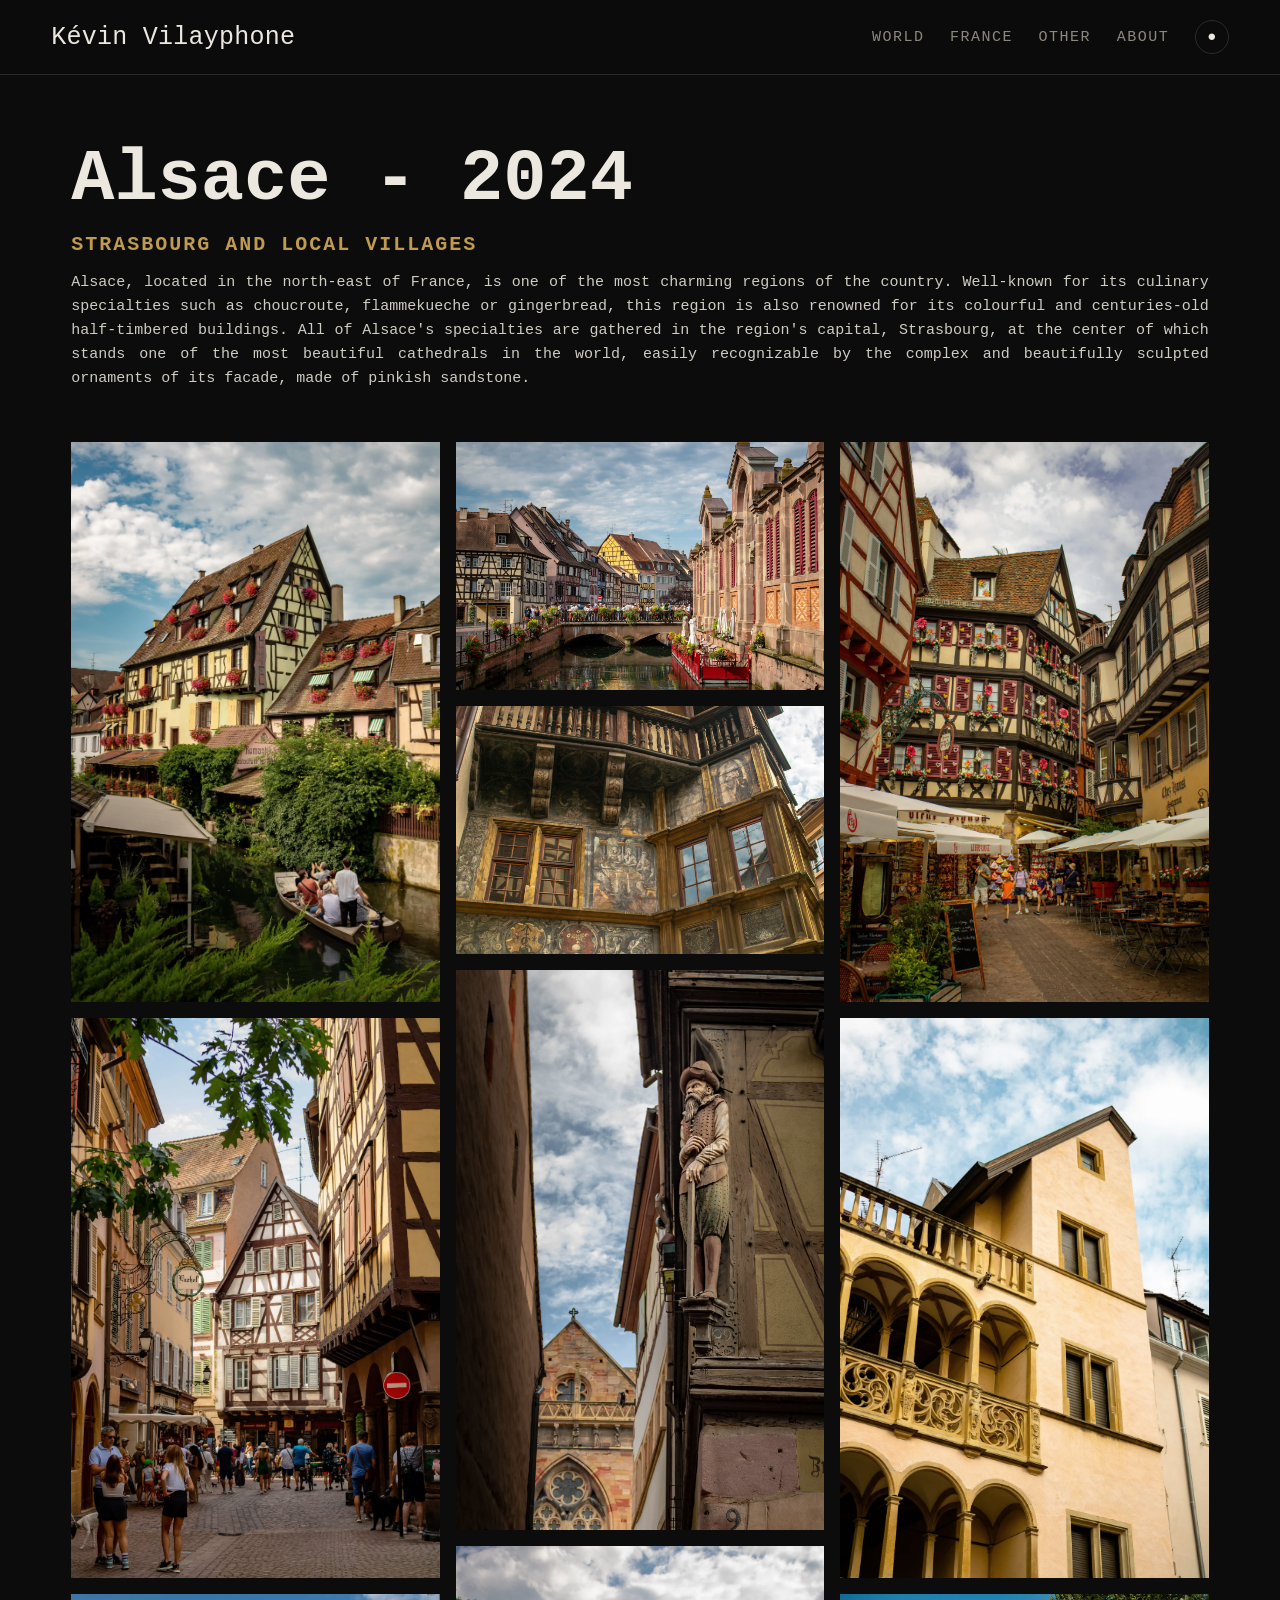
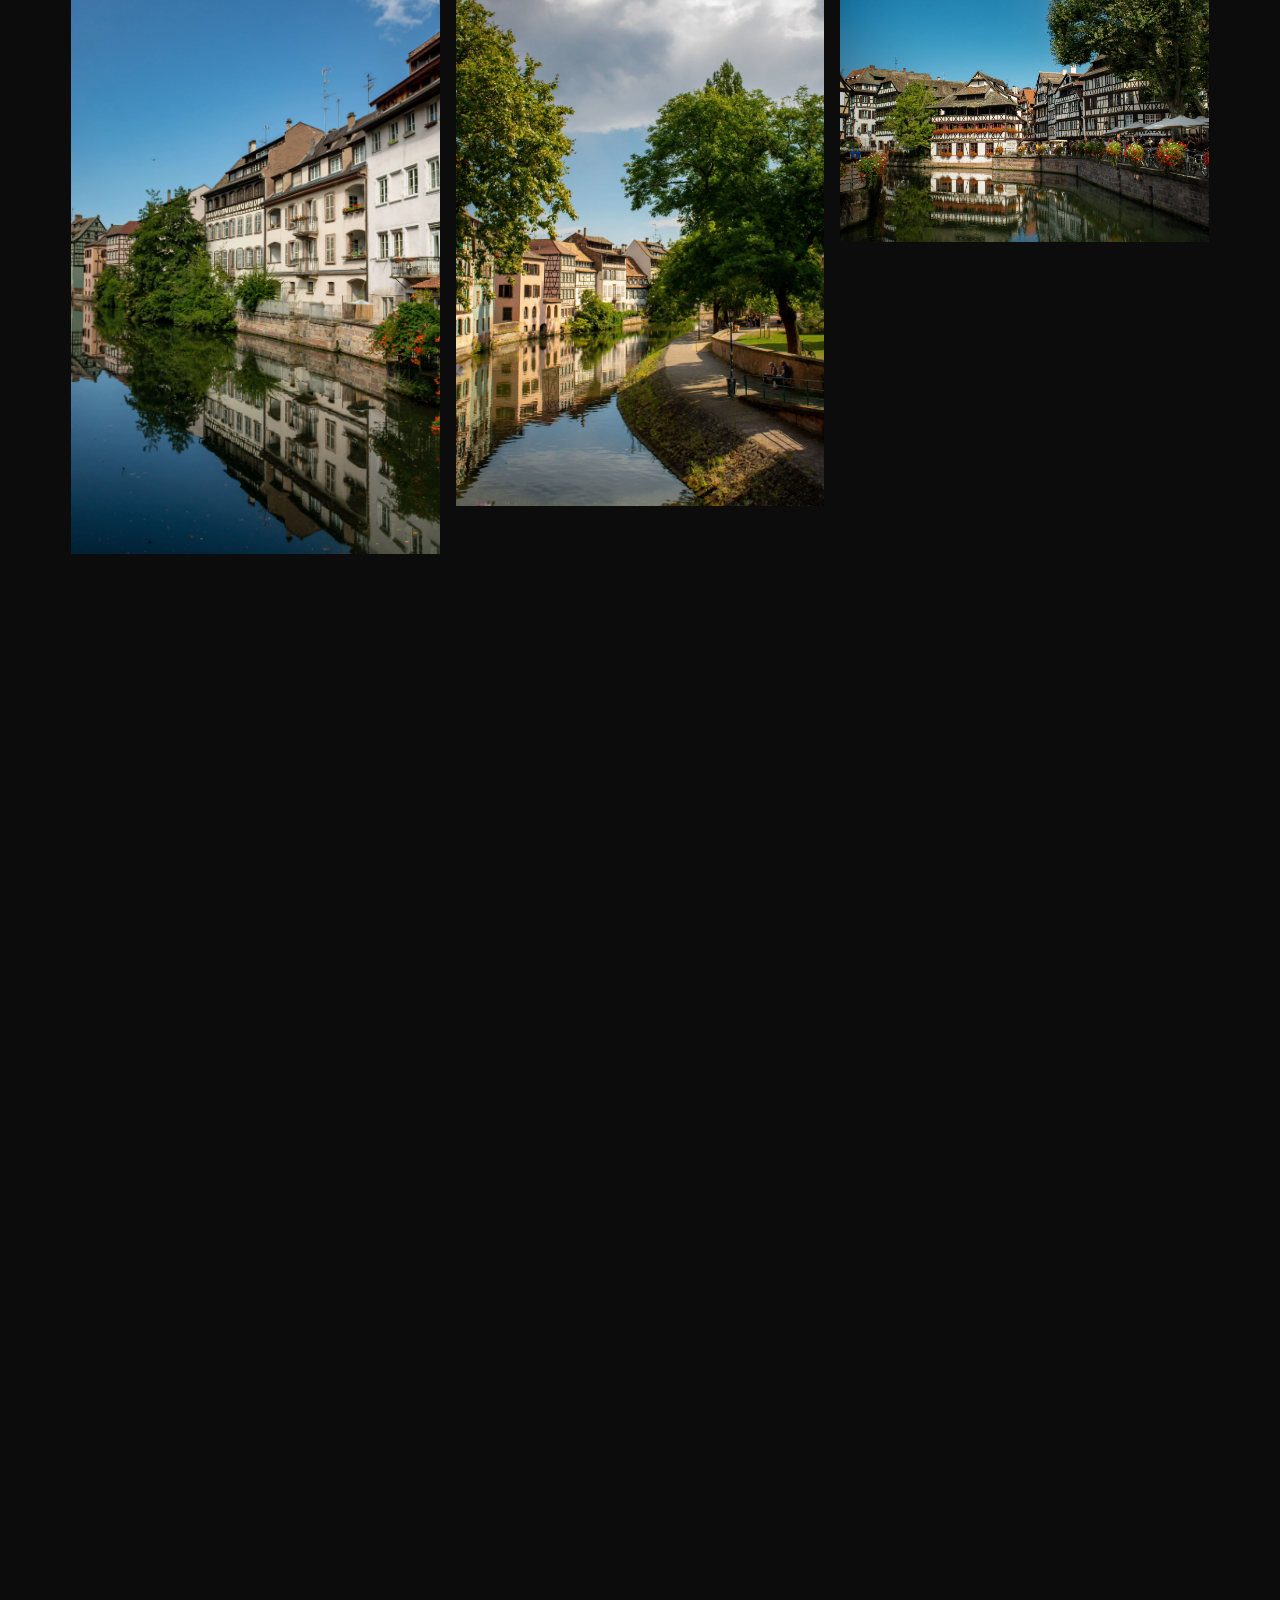
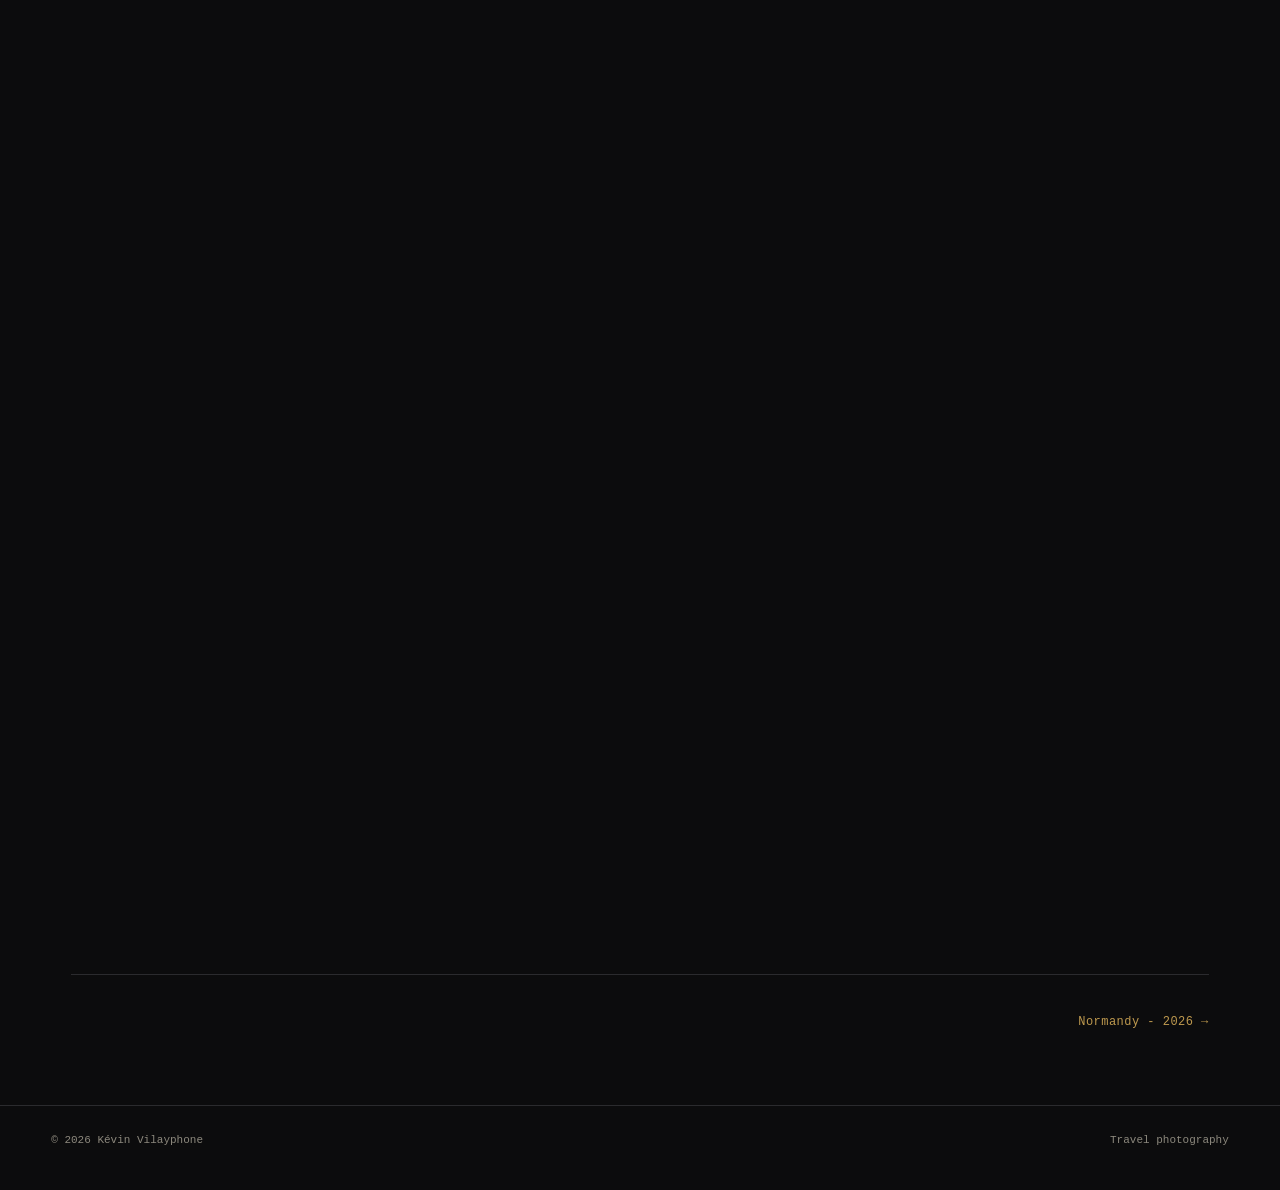
==== alsace.html @ ce4d6ad4 "Add files via upload" ====
<!DOCTYPE html>
<html lang="fr">
<head>
<script>(function(){try{var t=localStorage.getItem("kv-theme");if(t)document.documentElement.setAttribute("data-theme",t);}catch(e){}})();</script>
<meta charset="UTF-8">
<meta name="viewport" content="width=device-width, initial-scale=1.0">
<title>Alsace 2024 — Kévin Vilayphone</title>
<link rel="preconnect" href="https://fonts.googleapis.com">
<link rel="preconnect" href="https://fonts.gstatic.com" crossorigin>
<link href="https://fonts.googleapis.com/css2?family=Inter:ital,wght@0,400;0,500;0,600;1,400;1,500&family=IBM+Plex+Mono:wght@400;500&display=block" rel="stylesheet">
<link rel="stylesheet" href="style.css">
</head>
<body>
  
<header>
  <a href="index.html" class="wordmark">Kévin Vilayphone</a>
  <div class="header-right">
    <nav class="main-nav" id="mainNav">
      <a href="index.html#world" class="back-link">World</a>
      <a href="index.html#france" class="back-link">France</a>
      <a href="index.html#other" class="back-link">Other</a>
      <a href="index.html#about" class="back-link">About</a>
    </nav>
    <button class="nav-toggle" id="navToggle" aria-label="Ouvrir le menu">☰</button>
    <button class="theme-toggle" id="themeToggle" aria-label="Basculer entre fond clair et fond sombre">
      <span class="icon">●</span>
    </button>
  </div>
</header>

<main>
  <section class="trip-header">
    <h1>Alsace - 2024</h1>
    <span class="eyebrow">Strasbourg and local villages</span>
    <p>Alsace, located in the north-east of France, is one of the most charming regions of the country. Well-known for its culinary specialties such as choucroute, flammekueche or gingerbread, this region is also renowned for its colourful and centuries-old half-timbered buildings. All of Alsace's specialties are gathered in the region's capital, Strasbourg, at the center of which stands one of the most beautiful cathedrals in the world, easily recognizable by the complex and beautifully sculpted ornaments of its facade, made of pinkish sandstone.</p>
  </section>

  <div class="gallery">
    <figure class="portrait" data-series="Alsace - 2024"><img src="alsace-2024/LQ/1.webp" alt=""></figure>
    <figure class="landscape" data-series="Alsace - 2024"><img src="alsace-2024/LQ/2.webp" alt=""></figure>
    <figure class="portrait" data-series="Alsace - 2024"><img src="alsace-2024/LQ/3.webp" alt=""></figure>
    <figure class="portrait" data-series="Alsace - 2024"><img src="alsace-2024/LQ/4.webp" alt=""></figure>
    <figure class="portrait" data-series="Alsace - 2024"><img src="alsace-2024/LQ/5.webp" alt=""></figure>
    <figure class="portrait" data-series="Alsace - 2024"><img src="alsace-2024/LQ/6.webp" alt=""></figure>
    <figure class="portrait" data-series="Alsace - 2024"><img src="alsace-2024/LQ/7.webp" alt=""></figure>
    <figure class="portrait" data-series="Alsace - 2024"><img src="alsace-2024/LQ/8.webp" alt=""></figure>
    <figure class="portrait" data-series="Alsace - 2024"><img src="alsace-2024/LQ/9.webp" alt=""></figure>
    <figure class="landscape" data-series="Alsace - 2024"><img src="alsace-2024/LQ/10.webp" alt=""></figure>
    <figure class="portrait" data-series="Alsace - 2024"><img src="alsace-2024/LQ/11.webp" alt=""></figure>
    <figure class="portrait" data-series="Alsace - 2024"><img src="alsace-2024/LQ/12.webp" alt=""></figure>
    <figure class="portrait" data-series="Alsace - 2024"><img src="alsace-2024/LQ/13.webp" alt=""></figure>
    <figure class="portrait" data-series="Alsace - 2024"><img src="alsace-2024/LQ/14.webp" alt=""></figure>
    <figure class="landscape" data-series="Alsace - 2024"><img src="alsace-2024/LQ/15.webp" alt=""></figure>
    <figure class="portrait" data-series="Alsace - 2024"><img src="alsace-2024/LQ/16.webp" alt=""></figure>
    <figure class="portrait" data-series="Alsace - 2024"><img src="alsace-2024/LQ/17.webp" alt=""></figure>
    <figure class="portrait" data-series="Alsace - 2024"><img src="alsace-2024/LQ/18.webp" alt=""></figure>
    <figure class="portrait" data-series="Alsace - 2024"><img src="alsace-2024/LQ/19.webp" alt=""></figure>
    <figure class="portrait" data-series="Alsace - 2024"><img src="alsace-2024/LQ/20.webp" alt=""></figure>
  </div>

  <nav class="trip-footer-nav">
    <a href="normandie.html" style="float:right">Normandy - 2026 →</a>
  </nav>
</main>

<footer>
  <span>© 2026 Kévin Vilayphone</span>
  <span class="mono">Travel photography</span>
</footer>

<dialog id="lightbox">
  <div class="lb-inner">
    <button class="lb-close" id="lbClose" aria-label="Fermer">✕</button>
    <button class="lb-prev" id="lbPrev" aria-label="Précédent">‹</button>
    <img id="lbImg" src="" alt="">
    <button class="lb-next" id="lbNext" aria-label="Suivant">›</button>
    <div class="lb-caption"><span id="lbSeries" class="accent"></span><span class="lb-sep">·</span><span id="lbCounter" class="mono"></span></div>
  </div>
</dialog>

<script src="script.js"></script>
</body>
</html>
---- style.css ----
:root{
  --ink:#0c0c0d;
  --surface:#161618;
  --surface-2:#1e1e21;
  --text:#ece8e0;
  --muted:#8c887d;
  --accent:#bf9a4f;
  --line:#2b2b2e;
  --max:1240px;
  --header-bg:rgba(12,12,13,0.86);
  --band-bg:rgba(12,12,13,0.55);
  --plus-bg:rgba(12,12,13,0.55);
  --plus-border:rgba(236,232,224,0.25);
  --shadow:rgba(0,0,0,0.6);
  --lightbox-bg:rgba(9,9,10,0.97);
  --detail:#cfccc2;
  --card-fade:rgba(12,12,13,0.88);
  color-scheme:dark;
}

:root[data-theme="light"]{
  --ink:#f7f5f0;
  --surface:#ffffff;
  --surface-2:#f0eee7;
  --text:#181714;
  --muted:#716c62;
  --accent:#9c7a2f;
  --line:#e2ded3;
  --header-bg:rgba(247,245,240,0.86);
  --band-bg:rgba(247,245,240,0.55);
  --plus-bg:rgba(247,245,240,0.6);
  --plus-border:rgba(24,23,20,0.2);
  --shadow:rgba(0,0,0,0.18);
  --lightbox-bg:rgba(247,245,240,0.97);
  --detail:#3d3a33;
  --card-fade:rgba(10,9,7,0.82);
  color-scheme:light;
}

*{ box-sizing:border-box; }
html{ scroll-behavior:smooth; }
@media (prefers-reduced-motion: reduce){
  html{ scroll-behavior:auto; }
  *{ animation-duration:0.001ms !important; transition-duration:0.001ms !important; }
}

body{
  margin:0;
  background:var(--ink);
  color:var(--text);
  font-family:'Courier Prime', monospace;
  -webkit-font-smoothing:antialiased;
  transition:background-color .35s ease, color .35s ease;
}

a{ color:inherit; text-decoration:none; }
::selection{ background:var(--accent); color:#0c0c0d; }
:focus-visible{ outline:2px solid var(--accent); outline-offset:3px; }
.mono{ font-family:'Courier Prime', monospace; }

/* ---------- Header ---------- */
header{
  position:sticky; top:0; z-index:40;
  display:flex; align-items:center; justify-content:space-between;
  padding:20px clamp(20px,4vw,56px);
  background:var(--header-bg);
  backdrop-filter:blur(10px);
  border-bottom:1px solid var(--line);
}
.wordmark{
  font-family:'Special Elite', monospace;
  font-style:normal;
  font-size:25px;
  letter-spacing:0.01em;
}
.header-right{ display:flex; align-items:center; gap:clamp(14px,2vw,28px); position:relative; }
.main-nav{ display:flex; align-items:center; gap:clamp(14px,2vw,28px); }
.nav-toggle{
  display:none;
  align-items:center; justify-content:center;
  width:34px; height:34px;
  border:1px solid var(--line);
  border-radius:50%;
  background:none;
  color:var(--text);
  cursor:pointer;
  font-size:15px;
  line-height:1;
  padding:0;
  flex:0 0 auto;
  transition:border-color .25s ease, color .25s ease;
}
.nav-toggle:hover{ border-color:var(--accent); color:var(--accent); }
.back-link{
  font-size:15px;
  font-weight:500;
  text-transform:uppercase;
  letter-spacing:0.1em;
  color:var(--muted);
  transition:color .25s ease;
  display:flex; align-items:center; gap:8px;
}
.back-link:hover{ color:var(--accent); }

.theme-toggle{
  display:flex; align-items:center; justify-content:center;
  width:34px; height:34px;
  border:1px solid var(--line);
  border-radius:50%;
  background:none;
  color:var(--text);
  cursor:pointer;
  font-size:15px;
  line-height:1;
  padding:0;
  flex:0 0 auto;
  transition:border-color .25s ease, color .25s ease;
}
.theme-toggle:hover{ border-color:var(--accent); color:var(--accent); }
.theme-toggle span{ display:block; line-height:1; transform:translateY(-2px); }
.theme-toggle .icon{ display:block; }

main{ max-width:var(--max); margin:0 auto; padding:0 clamp(20px,4vw,56px); }

/* ---------- Homepage intro ---------- */
.intro{
  padding:40px 0 30px;
  scroll-margin-top:100px;
}
.intro .eyebrow{
  font-family:'Courier Prime', monospace;
  font-weight:500; font-size:18px; letter-spacing:0.12em; text-transform:uppercase;
  color:var(--accent); margin-bottom:16px; display:block;
}
.intro h1{
  font-family:'Special Elite', monospace;
  font-size:clamp(30px,6vw,68px);
  line-height:1.02;
  margin:0 0 16px;
}
.intro h1 em{ font-style:italic; font-weight:400; }
.intro p{ max-width:520px; color:var(--muted); font-size:16px; line-height:1.6; }

.intro2{
  padding:0px 0 30px;
  scroll-margin-top:100px;
}
.intro2 .eyebrow{
  font-family:'Courier Prime', monospace;
  font-weight:500; font-size:18px; letter-spacing:0.12em; text-transform:uppercase;
  color:var(--accent); margin-bottom:16px; display:block;
}
.intro2 h1{
  font-family:'Special Elite', monospace;
  font-size:clamp(30px,6vw,68px);
  line-height:1.02;
  margin:0 0 16px;
}
.intro2 h1 em{ font-style:italic; font-weight:400; }
.intro2 p{ max-width:520px; color:var(--muted); font-size:16px; line-height:1.6; }

.intro3{
  padding:0px 0 30px;
  scroll-margin-top:100px;
}
.intro3 .eyebrow{
  font-family:'Courier Prime', monospace;
  font-weight:500; font-size:18px; letter-spacing:0.12em; text-transform:uppercase;
  color:var(--accent); margin-bottom:16px; display:block;
}
.intro3 h1{
  font-family:'Special Elite', monospace;
  font-size:clamp(30px,6vw,68px);
  line-height:1.02;
  margin:0 0 16px;
}
.intro3 h1 em{ font-style:italic; font-weight:400; }
.intro3 p{ max-width:520px; color:var(--muted); font-size:16px; line-height:1.6; }

/* ---------- Trip mosaic (homepage) ---------- */
.trips-grid{
  display:grid;
  grid-template-columns:repeat(auto-fill, minmax(320px,1fr));
  gap:22px;
  padding-bottom:90px;
}
.trip-card{
  position:relative;
  display:block;
  height:300px;
  overflow:hidden;
  background:var(--surface);
  cursor:pointer;
  opacity:0; transform:translateY(16px);
  transition:opacity .6s ease, transform .6s ease;
}
.trip-card.in{ opacity:1; transform:translateY(0); }
.trip-strip{
  position:absolute; inset:0;
}
.trip-strip img{
  position:absolute; inset:0;
  width:100%; height:100%; object-fit:cover; display:block;
  opacity:1;
}

.trip-card::after{
  content:'';
  position:absolute; inset:0;
  background:linear-gradient(180deg, rgba(0,0,0,0) 45%, var(--card-fade) 100%);
  pointer-events:none;
}
.trip-label{
  position:absolute; left:20px; right:20px; bottom:16px; z-index:2;
  display:flex; align-items:baseline; justify-content:space-between; gap:10px;
  pointer-events:none;
}
.trip-label h2{
  font-family:'Special Elite', monospace;
  font-weight:400;
  font-size:24px; color:#f3f0e8; margin:0;
}
.trip-label .count{ display:none; }
.trip-card:hover .trip-label h2{ opacity:0.85; }

/* ---------- Trip page header ---------- */
.trip-header{ padding:64px 0 36px; }
.trip-header .eyebrow{
  font-family:'Courier Prime', monospace;
  font-size:20px; font-weight:600; letter-spacing:0.1em; text-transform:uppercase;
  color:var(--accent); margin-bottom:14px; display:block;
}
.trip-header h1{
  font-family:'Special Elite', monospace;
  font-size:clamp(30px,6vw,72px);
  margin:0 0 12px;
}
.trip-header p{ color:var(--detail); max-width:none; line-height:1.6; font-size:15px; text-align:justify; }

/* ---------- Gallery (trip page — scrolling row) ---------- */
.gallery{
  display:grid;
  grid-template-columns:repeat(3, 1fr);
  grid-auto-rows:8px;
  gap:16px;
  padding-bottom:20px;
}
.gallery figure{
  margin:0;
  position:relative; overflow:hidden;
  background:var(--surface);
  cursor:zoom-in;
  opacity:0; transform:translateY(16px);
  transition:opacity .6s ease, transform .6s ease;
}
.gallery figure.in{ opacity:1; transform:translateY(0); }
.gallery img{
  width:100%; height:100%; object-fit:cover; display:block;
  transition:transform .6s cubic-bezier(.2,.7,.2,1), filter .4s ease;
  filter:grayscale(8%);
}
.gallery figure:hover img{ filter:grayscale(0%); }

.trip-footer-nav{
  padding:40px 0 90px;
  border-top:1px solid var(--line);
  margin-top:56px;
}
.trip-footer-nav a{
  font-family:'Courier Prime', monospace; font-size:12px;
  color:var(--accent); letter-spacing:0.04em;
}

/* ---------- About / Contact (homepage) ---------- */
.about{
  border-top:1px solid var(--line);
  padding:80px 0;
  display:grid; grid-template-columns:300px 1fr; gap:6px 40px; align-items:start;
  scroll-margin-top:100px;
}
.about-title{
  grid-column:1 / -1;
  font-family:'Special Elite', monospace;
  font-size:clamp(50px,3.4vw,38px); margin:0 0 26px; 
}
.about-photo{
  width:100%; aspect-ratio:3/4;
  overflow:hidden;
  background:var(--surface);
}
.about-photo img{
  width:100%; height:100%; object-fit:cover; display:block;
  filter:grayscale(10%);
}
.about-text{ display:flex; flex-direction:column; align-items:flex-start; transform:translateY(-20px);}
.about p{ color:var(--muted); line-height:1.75; font-size:15px; text-align:justify; }
.about a.contact-link{
  display:inline-block; margin-top:8px;
  font-family:'Courier Prime', monospace; font-size:16px;
  color:var(--accent); border-bottom:1px solid var(--accent);
  padding-bottom:2px;
}
@media (max-width:720px){
  .about{ grid-template-columns:1fr; }
  .about-photo{ max-width:220px; }
}

footer{
  border-top:1px solid var(--line);
  padding:28px clamp(20px,4vw,56px) 40px;
  display:flex; justify-content:space-between; flex-wrap:wrap; gap:10px;
  font-family:'Courier Prime', monospace; font-size:11px; color:var(--muted);
}

/* ---------- Lightbox ---------- */
dialog#lightbox{
  border:none; padding:0; max-width:100vw; max-height:100vh; width:100%; height:100%;
  background:var(--lightbox-bg);
}
dialog#lightbox::backdrop{ background:transparent; }
.lb-inner{
  position:relative; width:100%; height:100%;
  display:flex; align-items:center; justify-content:center;
  padding:60px 90px;
}
.lb-inner img{
  max-width:100%; max-height:100%; object-fit:contain;
  box-shadow:0 30px 80px var(--shadow);
}
.lb-caption{
  position:absolute; left:0; right:0; bottom:22px;
  text-align:center; font-family:'Courier Prime', monospace;
  font-size:12px; color:var(--muted); letter-spacing:0.04em;
  display:flex; align-items:center; justify-content:center; gap:10px;
}
.lb-caption .accent{ color:var(--accent); }
.lb-caption .lb-sep{ color:var(--line); }
.lb-close, .lb-prev, .lb-next{
  position:absolute;
  display:flex; align-items:center; justify-content:center;
  background:var(--plus-bg);
  border:1px solid var(--plus-border);
  border-radius:50%;
  color:var(--text);
  cursor:pointer; font-family:'Courier Prime', monospace;
  transition:border-color .2s ease, color .2s ease, background .2s ease;
}
.lb-close{ top:20px; right:24px; width:40px; height:40px; font-size:17px; }
.lb-prev, .lb-next{ top:50%; transform:translateY(-50%); width:52px; height:52px; font-size:22px; }
.lb-prev{ left:16px; } .lb-next{ right:16px; }
.lb-prev:hover, .lb-next:hover, .lb-close:hover{ border-color:var(--accent); color:var(--accent); }
@media (max-width:600px){
  .wordmark{ font-size:19px; }
  .back-link{ font-size:13px; letter-spacing:0.08em; }
  .main-nav{
    display:none;
    position:absolute; top:calc(100% + 10px); right:0; z-index:50;
    flex-direction:column; align-items:stretch; gap:0;
    min-width:150px;
    background:var(--surface);
    border:1px solid var(--line);
    border-radius:10px;
    padding:6px;
    box-shadow:0 16px 40px var(--shadow);
  }
  .main-nav.open{ display:flex; }
  .main-nav a{ padding:10px 12px; border-radius:6px; }
  .main-nav a:hover{ background:var(--surface-2); }
  .nav-toggle{ display:flex; }
  .intro{ padding:48px 0 32px; }
  .intro .eyebrow{ font-size:11px; }
  .intro h1{ font-size:clamp(26px,7vw,44px); }
  .intro p{ font-size:14px; }
  .trip-header{ padding:44px 0 24px; }
  .trip-header .eyebrow{ font-size:12px; }
  .trip-header h1{ font-size:clamp(28px,8vw,44px); }
  .trip-header p{ font-size:13px; }
  .about-title{ font-size:22px; }
  .about p{ font-size:13px; }
  .trip-footer-nav a{ font-size:11px; }
  footer{ font-size:10px; }
  .lb-caption{ font-size:11px; }
  .lb-inner{ padding:60px 16px; }
  .lb-prev{ left:6px; } .lb-next{ right:6px; }
  .lb-prev, .lb-next{ width:42px; height:42px; font-size:18px; }
  .trip-card{ height:240px; }
  .trip-label{ left:16px; right:16px; }
  .trip-label h2{ font-size:16px; }
  .gallery{ grid-template-columns:repeat(2, 1fr); gap:10px; }
}
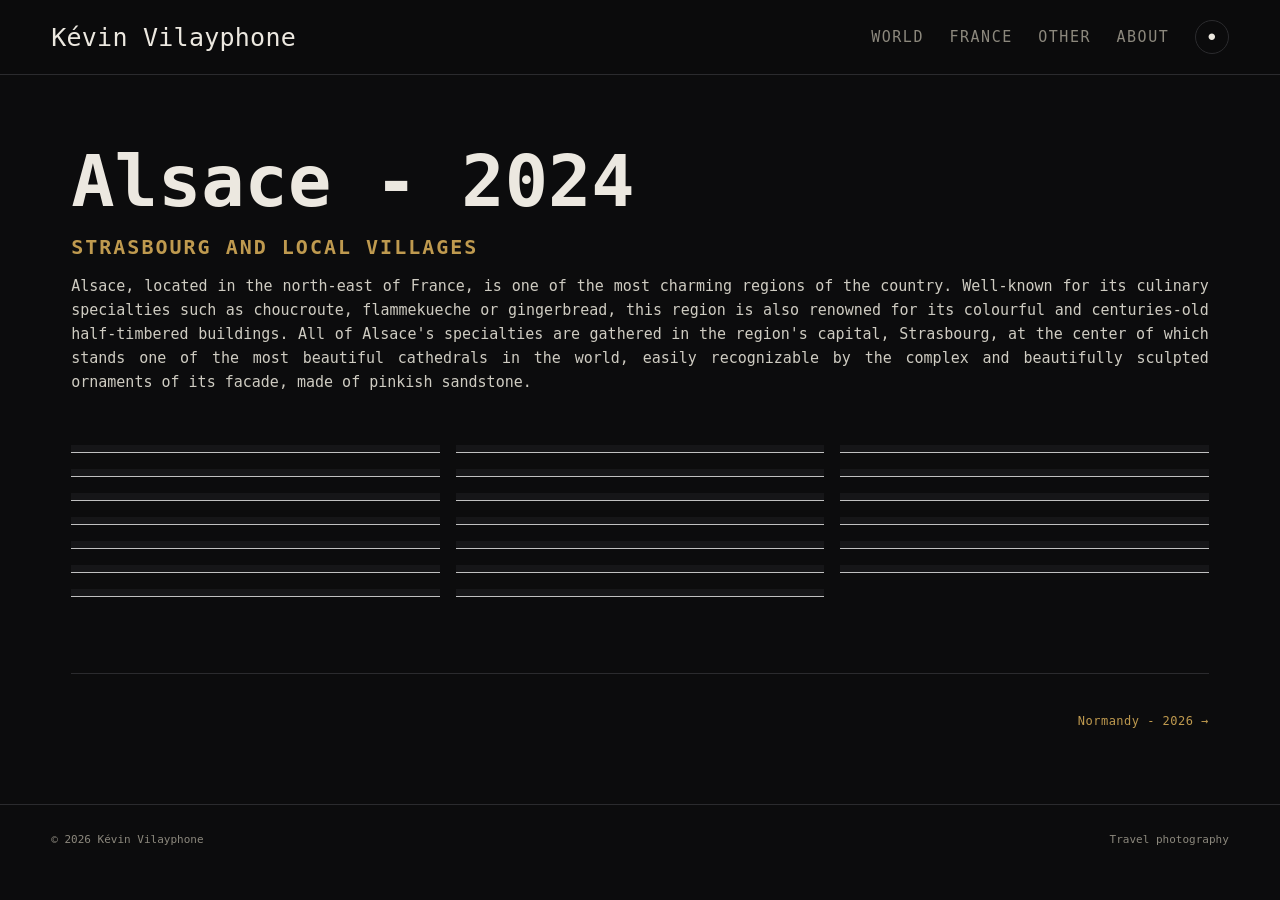
==== commit 50c80db3: "Add files via upload Bascule vers CDN pour le chargement photo" ====
--- a/alsace.html
+++ b/alsace.html
@@ -36,26 +36,26 @@
   </section>
 
   <div class="gallery">
-    <figure class="portrait" data-series="Alsace - 2024"><img src="alsace-2024/LQ/1.webp" alt=""></figure>
-    <figure class="landscape" data-series="Alsace - 2024"><img src="alsace-2024/LQ/2.webp" alt=""></figure>
-    <figure class="portrait" data-series="Alsace - 2024"><img src="alsace-2024/LQ/3.webp" alt=""></figure>
-    <figure class="portrait" data-series="Alsace - 2024"><img src="alsace-2024/LQ/4.webp" alt=""></figure>
-    <figure class="portrait" data-series="Alsace - 2024"><img src="alsace-2024/LQ/5.webp" alt=""></figure>
-    <figure class="portrait" data-series="Alsace - 2024"><img src="alsace-2024/LQ/6.webp" alt=""></figure>
-    <figure class="portrait" data-series="Alsace - 2024"><img src="alsace-2024/LQ/7.webp" alt=""></figure>
-    <figure class="portrait" data-series="Alsace - 2024"><img src="alsace-2024/LQ/8.webp" alt=""></figure>
-    <figure class="portrait" data-series="Alsace - 2024"><img src="alsace-2024/LQ/9.webp" alt=""></figure>
-    <figure class="landscape" data-series="Alsace - 2024"><img src="alsace-2024/LQ/10.webp" alt=""></figure>
-    <figure class="portrait" data-series="Alsace - 2024"><img src="alsace-2024/LQ/11.webp" alt=""></figure>
-    <figure class="portrait" data-series="Alsace - 2024"><img src="alsace-2024/LQ/12.webp" alt=""></figure>
-    <figure class="portrait" data-series="Alsace - 2024"><img src="alsace-2024/LQ/13.webp" alt=""></figure>
-    <figure class="portrait" data-series="Alsace - 2024"><img src="alsace-2024/LQ/14.webp" alt=""></figure>
-    <figure class="landscape" data-series="Alsace - 2024"><img src="alsace-2024/LQ/15.webp" alt=""></figure>
-    <figure class="portrait" data-series="Alsace - 2024"><img src="alsace-2024/LQ/16.webp" alt=""></figure>
-    <figure class="portrait" data-series="Alsace - 2024"><img src="alsace-2024/LQ/17.webp" alt=""></figure>
-    <figure class="portrait" data-series="Alsace - 2024"><img src="alsace-2024/LQ/18.webp" alt=""></figure>
-    <figure class="portrait" data-series="Alsace - 2024"><img src="alsace-2024/LQ/19.webp" alt=""></figure>
-    <figure class="portrait" data-series="Alsace - 2024"><img src="alsace-2024/LQ/20.webp" alt=""></figure>
+    <figure class="portrait" data-series="Alsace - 2024"><img src="https://res.cloudinary.com/pdptsotq/image/upload/f_auto,q_auto,h_1800/alsace-2024/LQ/1.webp" alt=""></figure>
+    <figure class="landscape" data-series="Alsace - 2024"><img src="https://res.cloudinary.com/pdptsotq/image/upload/f_auto,q_auto,w_1800/alsace-2024/LQ/2.webp" alt=""></figure>
+    <figure class="portrait" data-series="Alsace - 2024"><img src="https://res.cloudinary.com/pdptsotq/image/upload/f_auto,q_auto,h_1800/alsace-2024/LQ/3.webp" alt=""></figure>
+    <figure class="portrait" data-series="Alsace - 2024"><img src="https://res.cloudinary.com/pdptsotq/image/upload/f_auto,q_auto,h_1800/alsace-2024/LQ/4.webp" alt=""></figure>
+    <figure class="portrait" data-series="Alsace - 2024"><img src="https://res.cloudinary.com/pdptsotq/image/upload/f_auto,q_auto,h_1800/alsace-2024/LQ/5.webp" alt=""></figure>
+    <figure class="portrait" data-series="Alsace - 2024"><img src="https://res.cloudinary.com/pdptsotq/image/upload/f_auto,q_auto,h_1800/alsace-2024/LQ/6.webp" alt=""></figure>
+    <figure class="portrait" data-series="Alsace - 2024"><img src="https://res.cloudinary.com/pdptsotq/image/upload/f_auto,q_auto,h_1800/alsace-2024/LQ/7.webp" alt=""></figure>
+    <figure class="portrait" data-series="Alsace - 2024"><img src="https://res.cloudinary.com/pdptsotq/image/upload/f_auto,q_auto,h_1800/alsace-2024/LQ/8.webp" alt=""></figure>
+    <figure class="portrait" data-series="Alsace - 2024"><img src="https://res.cloudinary.com/pdptsotq/image/upload/f_auto,q_auto,h_1800/alsace-2024/LQ/9.webp" alt=""></figure>
+    <figure class="landscape" data-series="Alsace - 2024"><img src="https://res.cloudinary.com/pdptsotq/image/upload/f_auto,q_auto,w_1800/alsace-2024/LQ/10.webp" alt=""></figure>
+    <figure class="portrait" data-series="Alsace - 2024"><img src="https://res.cloudinary.com/pdptsotq/image/upload/f_auto,q_auto,h_1800/alsace-2024/LQ/11.webp" alt=""></figure>
+    <figure class="portrait" data-series="Alsace - 2024"><img src="https://res.cloudinary.com/pdptsotq/image/upload/f_auto,q_auto,h_1800/alsace-2024/LQ/12.webp" alt=""></figure>
+    <figure class="portrait" data-series="Alsace - 2024"><img src="https://res.cloudinary.com/pdptsotq/image/upload/f_auto,q_auto,h_1800/alsace-2024/LQ/13.webp" alt=""></figure>
+    <figure class="portrait" data-series="Alsace - 2024"><img src="https://res.cloudinary.com/pdptsotq/image/upload/f_auto,q_auto,h_1800/alsace-2024/LQ/14.webp" alt=""></figure>
+    <figure class="landscape" data-series="Alsace - 2024"><img src="https://res.cloudinary.com/pdptsotq/image/upload/f_auto,q_auto,w_1800/alsace-2024/LQ/15.webp" alt=""></figure>
+    <figure class="portrait" data-series="Alsace - 2024"><img src="https://res.cloudinary.com/pdptsotq/image/upload/f_auto,q_auto,h_1800/alsace-2024/LQ/16.webp" alt=""></figure>
+    <figure class="portrait" data-series="Alsace - 2024"><img src="https://res.cloudinary.com/pdptsotq/image/upload/f_auto,q_auto,h_1800/alsace-2024/LQ/17.webp" alt=""></figure>
+    <figure class="portrait" data-series="Alsace - 2024"><img src="https://res.cloudinary.com/pdptsotq/image/upload/f_auto,q_auto,h_1800/alsace-2024/LQ/18.webp" alt=""></figure>
+    <figure class="portrait" data-series="Alsace - 2024"><img src="https://res.cloudinary.com/pdptsotq/image/upload/f_auto,q_auto,h_1800/alsace-2024/LQ/19.webp" alt=""></figure>
+    <figure class="portrait" data-series="Alsace - 2024"><img src="https://res.cloudinary.com/pdptsotq/image/upload/f_auto,q_auto,h_1800/alsace-2024/LQ/20.webp" alt=""></figure>
   </div>
 
   <nav class="trip-footer-nav">
--- a/style.css
+++ b/style.css
@@ -283,6 +283,7 @@
   font-family:'Special Elite', monospace;
   font-size:clamp(50px,3.4vw,38px); margin:0 0 26px; 
 }
+
 .about-photo{
   width:100%; aspect-ratio:3/4;
   overflow:hidden;
@@ -299,10 +300,6 @@
   font-family:'Courier Prime', monospace; font-size:16px;
   color:var(--accent); border-bottom:1px solid var(--accent);
   padding-bottom:2px;
-}
-@media (max-width:720px){
-  .about{ grid-template-columns:1fr; }
-  .about-photo{ max-width:220px; }
 }
 
 footer{
@@ -349,7 +346,7 @@
 .lb-prev, .lb-next{ top:50%; transform:translateY(-50%); width:52px; height:52px; font-size:22px; }
 .lb-prev{ left:16px; } .lb-next{ right:16px; }
 .lb-prev:hover, .lb-next:hover, .lb-close:hover{ border-color:var(--accent); color:var(--accent); }
-@media (max-width:600px){
+@media (max-width:720px){
   .wordmark{ font-size:19px; }
   .back-link{ font-size:13px; letter-spacing:0.08em; }
   .main-nav{
@@ -381,10 +378,19 @@
   footer{ font-size:10px; }
   .lb-caption{ font-size:11px; }
   .lb-inner{ padding:60px 16px; }
-  .lb-prev{ left:6px; } .lb-next{ right:6px; }
+  .lb-prev{ left:8px; } .lb-next{ right:8px; }
   .lb-prev, .lb-next{ width:42px; height:42px; font-size:18px; }
+  .theme-toggle:hover{ border-color:var(--accent); color:var(--accent); }
+  .theme-toggle span{ display:block; line-height:1; transform:translateY(0px); }
+  .theme-toggle .icon{ display:block; }
   .trip-card{ height:240px; }
   .trip-label{ left:16px; right:16px; }
   .trip-label h2{ font-size:16px; }
+  .about{ grid-template-columns:1fr; gap:28px; }
+  .about-photo{ max-width:220px; }
+  .about-text{ transform:none; }
+  .about-title{font-size:clamp(32px,3.4vw,38px); margin:0 0 0px; }
   .gallery{ grid-template-columns:repeat(2, 1fr); gap:10px; }
-}
+  .lb-prev, .lb-next{ width:42px; height:42px; font-size:18px; background:none; border:none; color:#f3f0e8; text-shadow:0 1px 5px rgba(0,0,0,0.85), 0 0 14px rgba(0,0,0,0.6); }
+  .lb-prev:hover, .lb-next:hover{ color:#f3f0e8; border-color:transparent; opacity:0.7; }
+}
